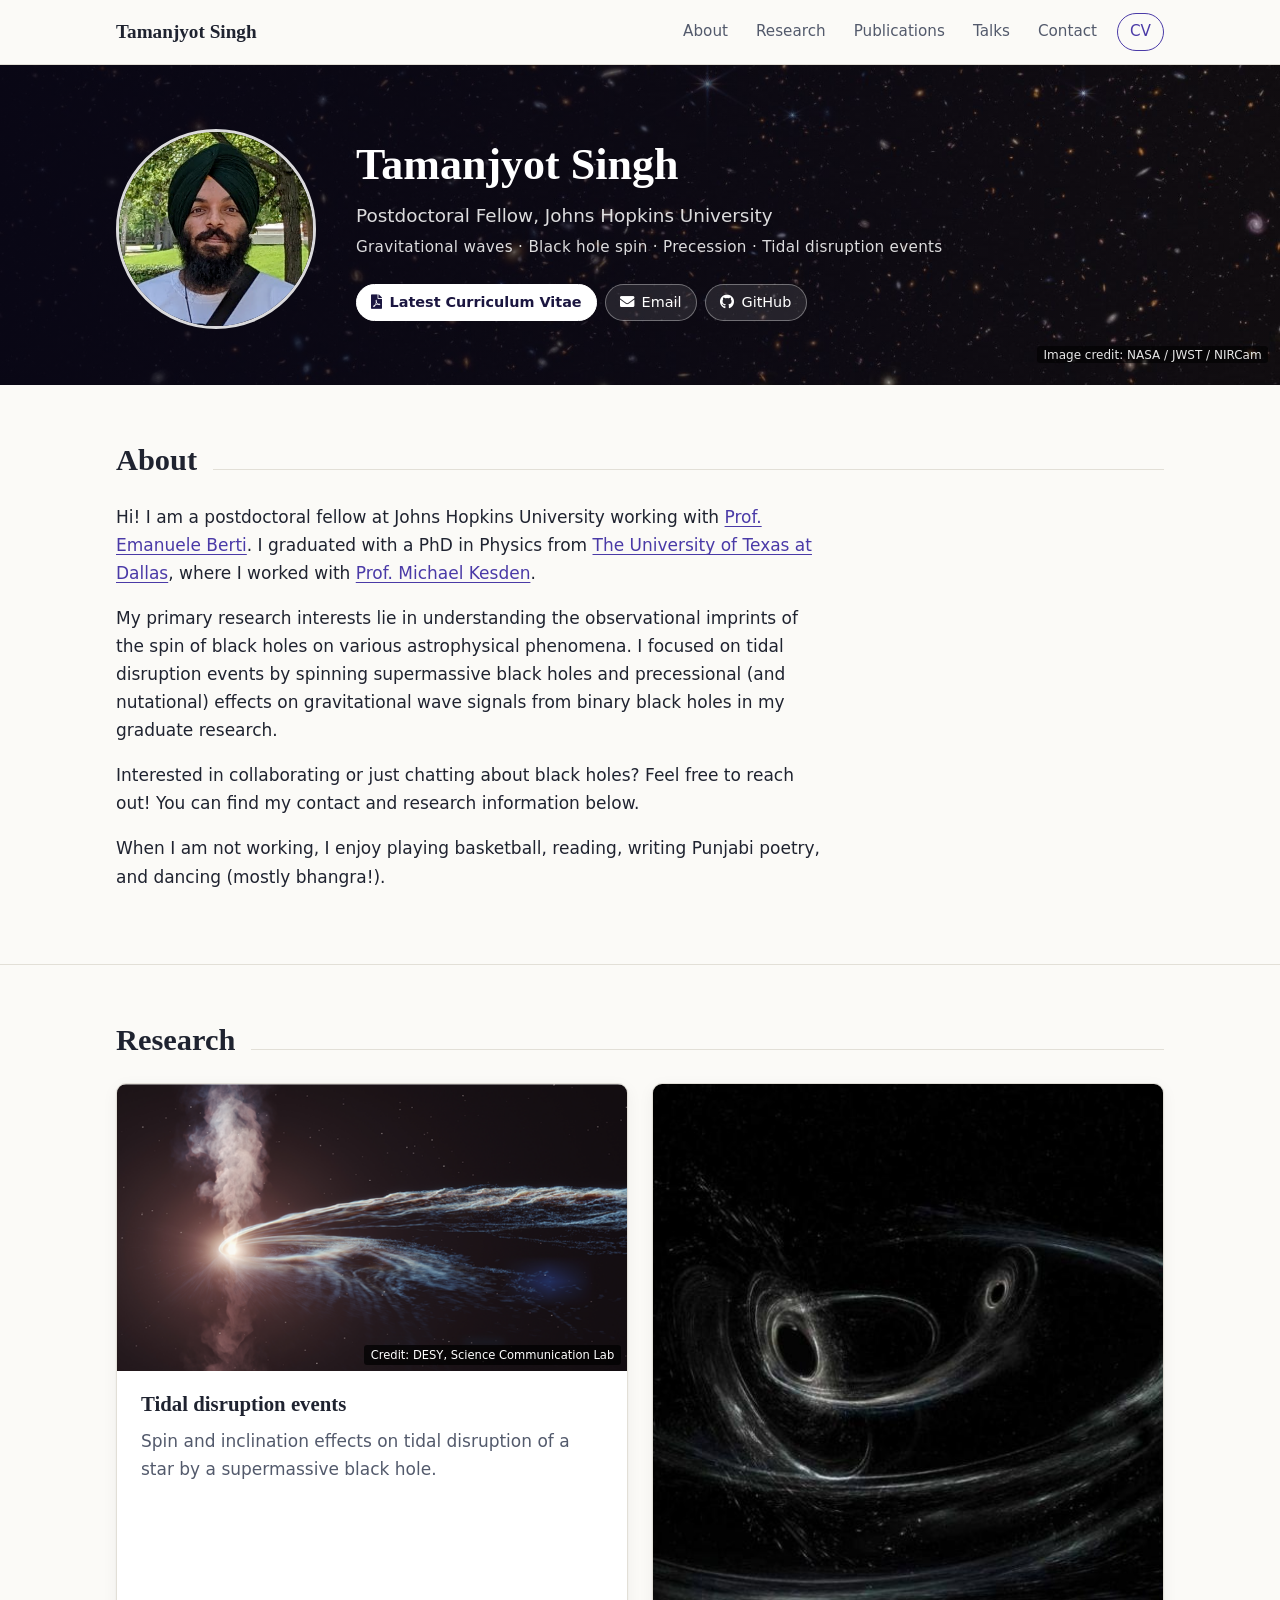
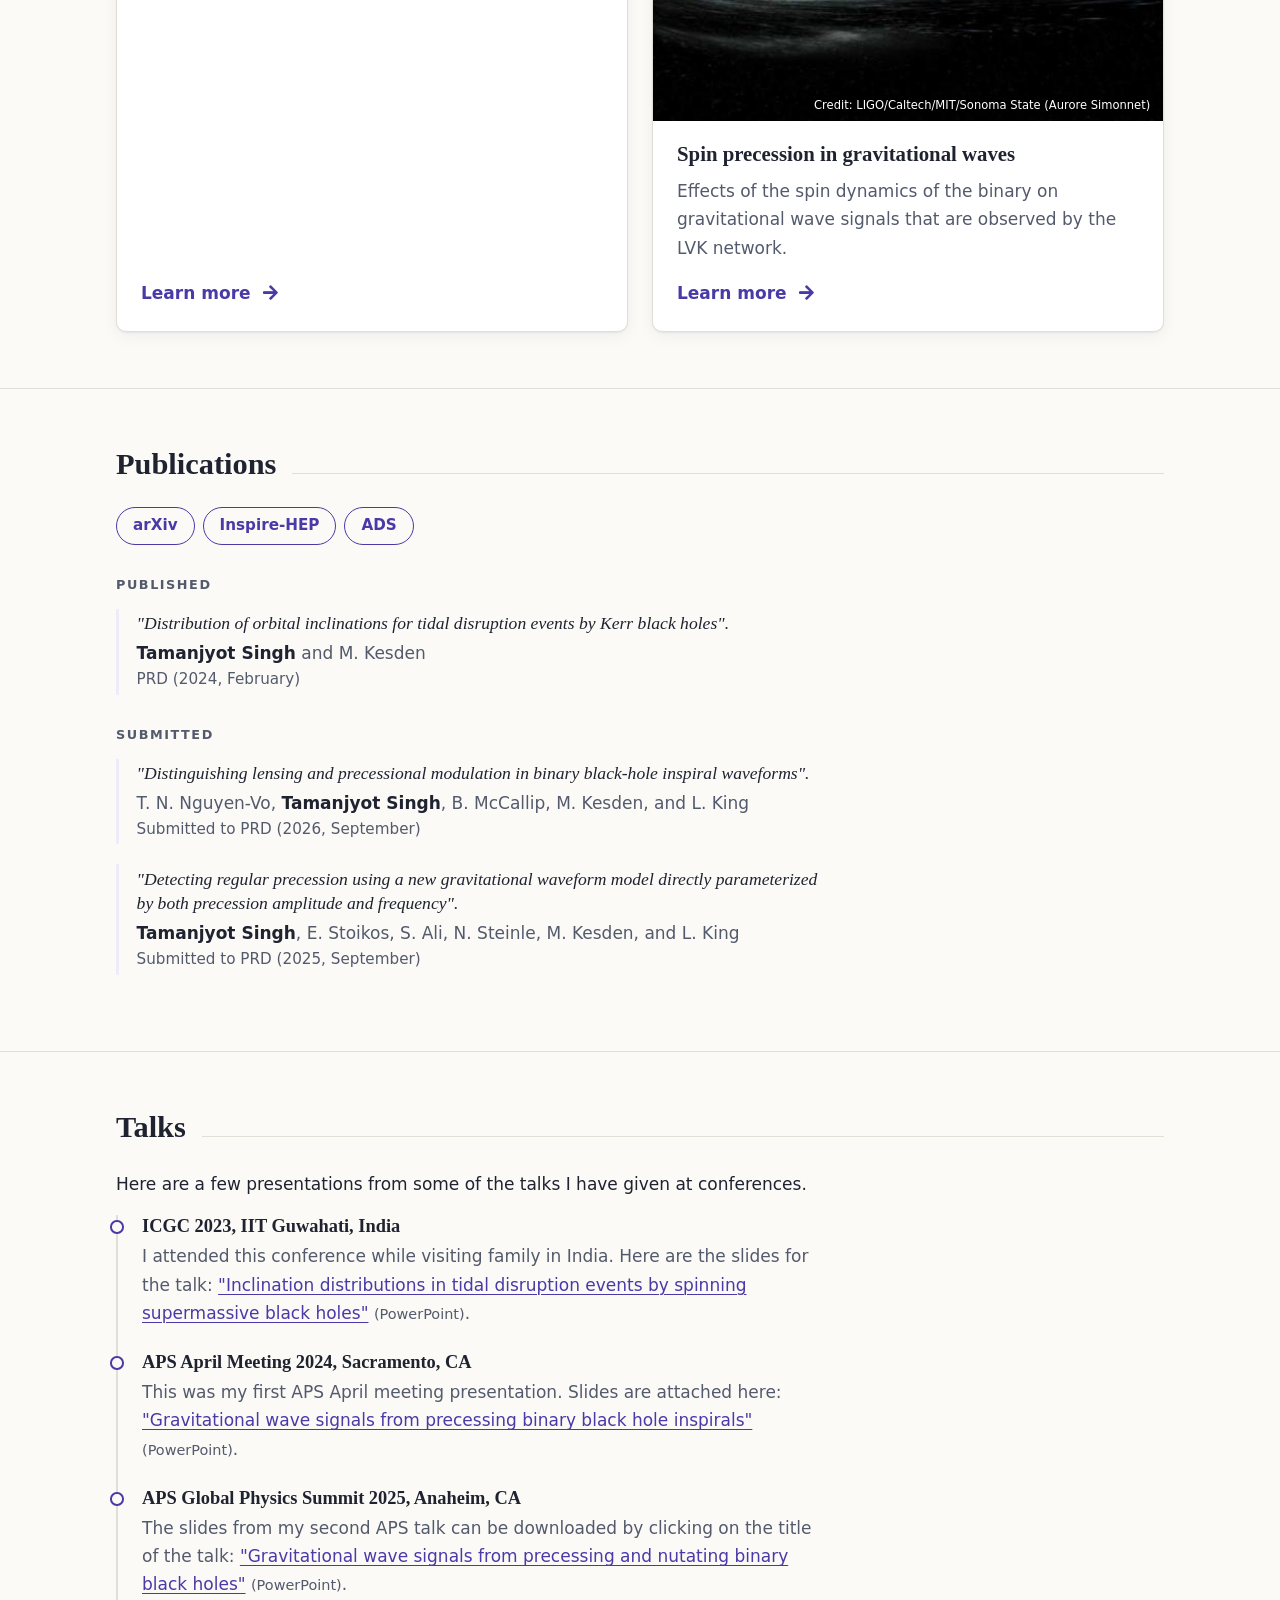
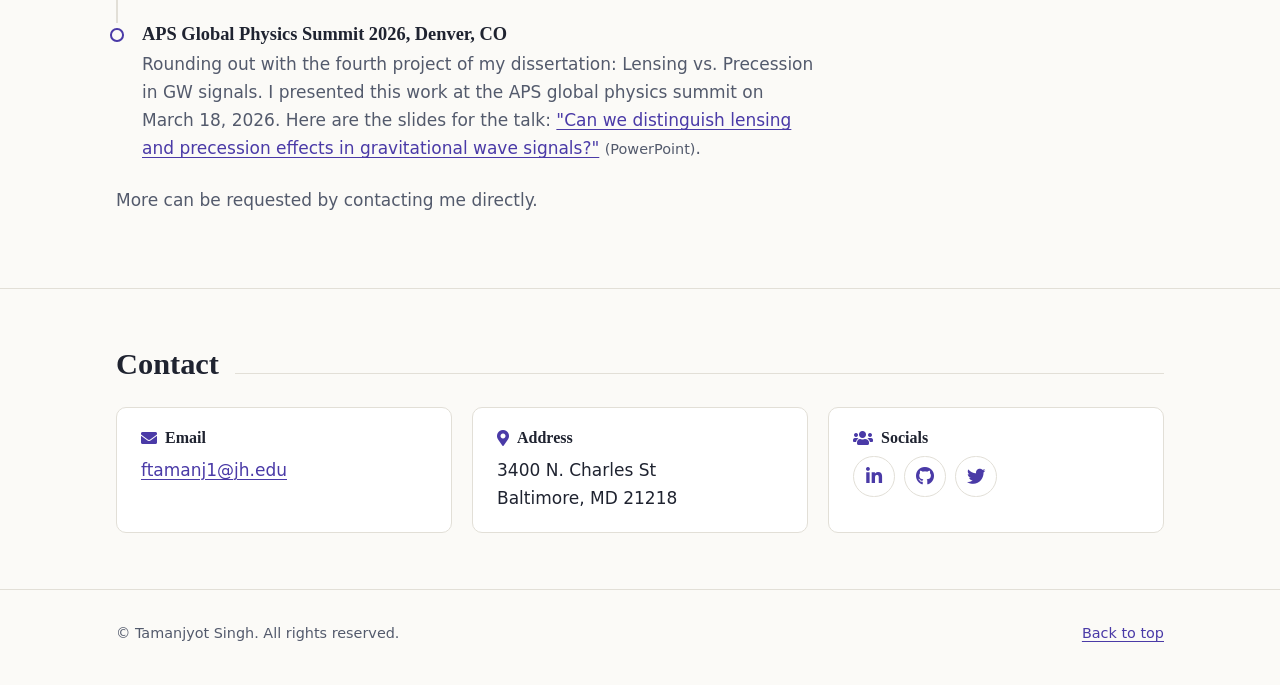
==== redesign/index.html @ 4f677b2c "Add redesign option under /redesign/ Light academic layout with automatic dark mode, profile banner," ====
<!DOCTYPE html>
<html lang="en">
	<head>
		<meta charset="utf-8" />
		<meta name="viewport" content="width=device-width, initial-scale=1" />
		<!-- Redesign preview: remove noindex if these pages replace the root pages. -->
		<meta name="robots" content="noindex" />
		<title>Tamanjyot Singh</title>
		<meta name="keywords" content="Tamanjyot Singh, astrophysics, gravitational waves, black holes, precession, tidal disruption events, TDEs, CV, talks, contact" />
		<link rel="icon" href="../images/logos/jwst_hourglass_icon-64.png" type="image/png" sizes="64x64" />
		<link rel="apple-touch-icon" href="../images/logos/jwst_hourglass_icon-180.png" />
		<link rel="stylesheet" href="../assets/css/fontawesome-all.min.css" />
		<link rel="stylesheet" href="../assets/css/redesign.css" />
	</head>
	<body>

		<a href="#content" class="skip-link">Skip to content</a>

		<header class="site-header">
			<div class="container">
				<a href="index.html" class="site-title">Tamanjyot Singh</a>
				<nav class="site-nav" aria-label="Main">
					<ul>
						<li><a href="#intro">About</a></li>
						<li><a href="#one">Research</a></li>
						<li><a href="#two">Publications</a></li>
						<li><a href="#three">Talks</a></li>
						<li><a href="#four">Contact</a></li>
						<li><a href="../doc/taman_CV.pdf" class="nav-cv">CV</a></li>
					</ul>
				</nav>
			</div>
		</header>

		<main id="content">

			<!-- Profile -->
			<section class="hero" aria-label="Profile">
				<div class="container hero-grid">
					<img class="hero-photo" src="../images/profile/Profile_pic_1_OU.png" alt="Photo of Tamanjyot Singh" width="200" height="200" />
					<div>
						<h1>Tamanjyot Singh</h1>
						<p class="hero-role">Postdoctoral Fellow, Johns Hopkins University</p>
						<p class="hero-topics">Gravitational waves &middot; Black hole spin &middot; Precession &middot; Tidal disruption events</p>
						<ul class="hero-links">
							<li><a href="../doc/taman_CV.pdf" class="primary"><i class="fas fa-file-pdf" aria-hidden="true"></i> Latest Curriculum Vitae</a></li>
							<li><a href="mailto:ftamanj1@jh.edu"><i class="fas fa-envelope" aria-hidden="true"></i> Email</a></li>
							<li><a href="https://github.com/singhtaman/"><i class="fab fa-github" aria-hidden="true"></i> GitHub</a></li>
						</ul>
					</div>
				</div>
				<p class="hero-credit"><a href="https://science.nasa.gov/asset/webb/jwst-advanced-deep-extragalactic-survey-nircam-image/" target="_blank" rel="noopener">Image credit: NASA / JWST / NIRCam</a></p>
			</section>

			<!-- About -->
			<section id="intro" class="section" aria-labelledby="about-heading">
				<div class="container">
					<h2 id="about-heading" class="section-title">About</h2>
					<div class="prose">
						<p>Hi! I am a postdoctoral fellow at Johns Hopkins University working with <a href="https://physics-astronomy.jhu.edu/directory/emanuele-berti/">Prof. Emanuele Berti</a>. I graduated with a PhD in Physics from <a href="https://physics.utdallas.edu/">The University of Texas at Dallas</a>, where I worked with <a href="https://profiles.utdallas.edu/kesden">Prof. Michael Kesden</a>.</p>
						<p>My primary research interests lie in understanding the observational imprints of the spin of black holes on various astrophysical phenomena. I focused on tidal disruption events by spinning supermassive black holes and precessional (and nutational) effects on gravitational wave signals from binary black holes in my graduate research.</p>
						<p>Interested in collaborating or just chatting about black holes? Feel free to reach out! You can find my contact and research information below.</p>
						<p>When I am not working, I enjoy playing basketball, reading, writing Punjabi poetry, and dancing (mostly bhangra!).</p>
					</div>
				</div>
			</section>

			<!-- Research -->
			<section id="one" class="section" aria-labelledby="research-heading">
				<div class="container">
					<h2 id="research-heading" class="section-title">Research</h2>
					<div class="cards">
						<article class="card">
							<figure class="card-media">
								<img src="../images/TDEs/TDE_illus2.png" alt="Illustration of a star being tidally disrupted by a supermassive black hole" style="object-position: top center;" loading="lazy" />
								<figcaption class="credit">Credit: DESY, Science Communication Lab</figcaption>
							</figure>
							<div class="card-body">
								<h3>Tidal disruption events</h3>
								<p>Spin and inclination effects on tidal disruption of a star by a supermassive black hole.</p>
								<a href="TDE_inc.html" class="more-link">Learn more<span class="visually-hidden"> about tidal disruption events</span> <i class="fas fa-arrow-right" aria-hidden="true"></i></a>
							</div>
						</article>
						<article class="card">
							<figure class="card-media">
								<img src="../images/BBHs/BBH_Dance_1.jpg" alt="Illustration of two black holes orbiting each other" style="object-position: center center;" loading="lazy" />
								<figcaption class="credit">Credit: LIGO/Caltech/MIT/Sonoma State (Aurore Simonnet)</figcaption>
							</figure>
							<div class="card-body">
								<h3>Spin precession in gravitational waves</h3>
								<p>Effects of the spin dynamics of the binary on gravitational wave signals that are observed by the LVK network.</p>
								<a href="Precession_GWs.html" class="more-link">Learn more<span class="visually-hidden"> about spin precession in gravitational waves</span> <i class="fas fa-arrow-right" aria-hidden="true"></i></a>
							</div>
						</article>
					</div>
				</div>
			</section>

			<!-- Publications and CV -->
			<section id="two" class="section" aria-labelledby="publications-heading">
				<div class="container">
					<h2 id="publications-heading" class="section-title">Publications</h2>

					<ul class="pub-links" aria-label="Publication lists">
						<li><a href="https://arxiv.org/search/gr-qc?query=Singh%2C+Tamanjyot&amp;searchtype=author&amp;abstracts=hide&amp;order=-announced_date_first&amp;size=50">arXiv</a></li>
						<li><a href="https://inspirehep.net/authors/2967332">Inspire-HEP</a></li>
						<li><a href="https://ui.adsabs.harvard.edu/public-libraries/3-h9-DlcQDiNOspCrDKolg">ADS</a></li>
					</ul>

					<div class="prose">
						<h3 class="subhead">Published</h3>
						<ol class="pub-list">
							<li>
								<p class="pub-title"><a href="https://journals.aps.org/prd/abstract/10.1103/PhysRevD.109.043016" target="_blank" rel="noopener">"Distribution of orbital inclinations for tidal disruption events by Kerr black holes"</a>.</p>
								<p class="pub-authors"><b>Tamanjyot Singh</b> and M. Kesden</p>
								<p class="pub-venue">PRD (2024, February)</p>
							</li>
						</ol>

						<h3 class="subhead">Submitted</h3>
						<ol class="pub-list">
							<li>
								<p class="pub-title"><a href="https://arxiv.org/abs/2609.06347" target="_blank" rel="noopener">"Distinguishing lensing and precessional modulation in binary black-hole inspiral waveforms"</a>.</p>
								<p class="pub-authors">T. N. Nguyen-Vo, <b>Tamanjyot Singh</b>, B. McCallip, M. Kesden, and L. King</p>
								<p class="pub-venue">Submitted to PRD (2026, September)</p>
							</li>
							<li>
								<p class="pub-title"><a href="https://arxiv.org/abs/2509.10628" target="_blank" rel="noopener">"Detecting regular precession using a new gravitational waveform model directly parameterized by both precession amplitude and frequency"</a>.</p>
								<p class="pub-authors"><b>Tamanjyot Singh</b>, E. Stoikos, S. Ali, N. Steinle, M. Kesden, and L. King</p>
								<p class="pub-venue">Submitted to PRD (2025, September)</p>
							</li>
						</ol>
					</div>
				</div>
			</section>

			<!-- Talks -->
			<section id="three" class="section" aria-labelledby="talks-heading">
				<div class="container">
					<h2 id="talks-heading" class="section-title">Talks</h2>
					<div class="prose">
						<p>Here are a few presentations from some of the talks I have given at conferences.</p>
						<ol class="talk-list">
							<li>
								<h3>ICGC 2023, IIT Guwahati, India</h3>
								<p>I attended this conference while visiting family in India. Here are the slides for the talk: <a href="../presentations/TDEs%20ICGC%202023.pptx">"Inclination distributions in tidal disruption events by spinning supermassive black holes"</a> <span class="file-type">(PowerPoint)</span>.</p>
							</li>
							<li>
								<h3>APS April Meeting 2024, Sacramento, CA</h3>
								<p>This was my first APS April meeting presentation. Slides are attached here: <a href="../presentations/Precession%20in%20GWs-APS.pptx">"Gravitational wave signals from precessing binary black hole inspirals"</a> <span class="file-type">(PowerPoint)</span>.</p>
							</li>
							<li>
								<h3>APS Global Physics Summit 2025, Anaheim, CA</h3>
								<p>The slides from my second APS talk can be downloaded by clicking on the title of the talk: <a href="../presentations/APS_GP_Spring25.pptx">"Gravitational wave signals from precessing and nutating binary black holes"</a> <span class="file-type">(PowerPoint)</span>.</p>
							</li>
							<li>
								<h3>APS Global Physics Summit 2026, Denver, CO</h3>
								<p>Rounding out with the fourth project of my dissertation: Lensing vs. Precession in GW signals. I presented this work at the APS global physics summit on March 18, 2026. Here are the slides for the talk: <a href="../presentations/APS_GPS_LvP_taman.pptx">"Can we distinguish lensing and precession effects in gravitational wave signals?"</a> <span class="file-type">(PowerPoint)</span>.</p>
							</li>
						</ol>
						<p class="lead-note">More can be requested by contacting me directly.</p>
					</div>
				</div>
			</section>

			<!-- Contact -->
			<section id="four" class="section" aria-labelledby="contact-heading">
				<div class="container">
					<h2 id="contact-heading" class="section-title">Contact</h2>
					<ul class="contact-grid">
						<li>
							<h3><i class="fas fa-envelope" aria-hidden="true"></i> Email</h3>
							<a href="mailto:ftamanj1@jh.edu">ftamanj1@jh.edu</a>
						</li>
						<li>
							<h3><i class="fas fa-map-marker-alt" aria-hidden="true"></i> Address</h3>
							<address>3400 N. Charles St<br />
							Baltimore, MD 21218</address>
						</li>
						<li>
							<h3><i class="fas fa-users" aria-hidden="true"></i> Socials</h3>
							<ul class="social-list">
								<li><a href="https://www.linkedin.com/in/tamanjyot/" aria-label="LinkedIn" title="LinkedIn"><i class="fab fa-linkedin-in" aria-hidden="true"></i></a></li>
								<li><a href="https://github.com/singhtaman/" aria-label="GitHub" title="GitHub"><i class="fab fa-github" aria-hidden="true"></i></a></li>
								<li><a href="https://x.com/taman_astro" aria-label="Twitter" title="Twitter"><i class="fab fa-twitter" aria-hidden="true"></i></a></li>
							</ul>
						</li>
					</ul>
				</div>
			</section>

		</main>

		<footer class="site-footer">
			<div class="container">
				<p>&copy; Tamanjyot Singh. All rights reserved.</p>
				<p><a href="#content">Back to top</a></p>
			</div>
		</footer>

	</body>
</html>
---- assets/css/redesign.css ----
/*
	Redesign option: a light, typographic academic layout with an automatic
	dark mode. Standalone (does not use main.css or the template JS).
	Icons come from the bundled fontawesome-all.min.css.
*/

/* Tokens */

:root {
	--bg: #fbfaf7;
	--surface: #ffffff;
	--text: #1f2330;
	--muted: #535a6c;
	--border: #e2dfd7;
	--accent: #4a3aa7;
	--accent-strong: #33277a;
	--accent-soft: #eeebfa;
	--hero-text: #ffffff;
	--hero-muted: rgba(255, 255, 255, 0.86);
	--focus: #4a3aa7;
	--shadow: 0 1px 2px rgba(20, 16, 40, 0.06), 0 4px 16px rgba(20, 16, 40, 0.05);

	--font-body: system-ui, -apple-system, "Segoe UI", Roboto, "Helvetica Neue", Arial, sans-serif;
	--font-heading: "Iowan Old Style", "Palatino Linotype", Palatino, "Book Antiqua", Georgia, serif;

	--content: 68rem;
	--prose: 44rem;
	--header-h: 4rem;

	color-scheme: light dark;
}

@media (prefers-color-scheme: dark) {
	:root {
		--bg: #0f0d1e;
		--surface: #18152c;
		--text: #e9e7f2;
		--muted: #b4b0c8;
		--border: #2d2948;
		--accent: #b0a4ff;
		--accent-strong: #d3cbff;
		--accent-soft: #241f42;
		--focus: #67edf0;
		--shadow: 0 1px 2px rgba(0, 0, 0, 0.4), 0 4px 16px rgba(0, 0, 0, 0.3);
	}
}

/* Base */

*, *::before, *::after {
	box-sizing: border-box;
}

html {
	-webkit-text-size-adjust: 100%;
	scroll-padding-top: calc(var(--header-h) + 1rem);
}

@media (prefers-reduced-motion: no-preference) {
	html {
		scroll-behavior: smooth;
	}
}

body {
	background: var(--bg);
	color: var(--text);
	font-family: var(--font-body);
	font-size: 1.0625rem;
	line-height: 1.65;
	margin: 0;
}

h1, h2, h3 {
	font-family: var(--font-heading);
	font-weight: 600;
	line-height: 1.25;
	margin: 0 0 0.5em;
}

h1 { font-size: clamp(2rem, 5vw, 2.75rem); }
h2 { font-size: clamp(1.5rem, 3.5vw, 1.9rem); }
h3 { font-size: 1.15rem; }

p {
	margin: 0 0 1em;
}

a {
	color: var(--accent);
	text-decoration-thickness: 1px;
	text-underline-offset: 0.18em;
}

	a:hover {
		color: var(--accent-strong);
		text-decoration-thickness: 2px;
	}

:focus-visible {
	border-radius: 2px;
	outline: 3px solid var(--focus);
	outline-offset: 3px;
}

img {
	height: auto;
	max-width: 100%;
}

b, strong {
	font-weight: 700;
}

.visually-hidden {
	border: 0;
	clip: rect(0 0 0 0);
	height: 1px;
	margin: -1px;
	overflow: hidden;
	padding: 0;
	position: absolute;
	white-space: nowrap;
	width: 1px;
}

.skip-link {
	background: var(--surface);
	color: var(--text);
	font-weight: 700;
	left: 1rem;
	padding: 0.5rem 1rem;
	position: absolute;
	top: -10rem;
	z-index: 100;
}

	.skip-link:focus {
		top: 1rem;
	}

.container {
	margin: 0 auto;
	max-width: var(--content);
	padding: 0 1.25rem;
}

.prose {
	max-width: var(--prose);
}

/* Header */

.site-header {
	background: color-mix(in srgb, var(--bg) 92%, transparent);
	-webkit-backdrop-filter: blur(8px);
	backdrop-filter: blur(8px);
	border-bottom: 1px solid var(--border);
	position: sticky;
	top: 0;
	z-index: 50;
}

	.site-header .container {
		align-items: center;
		display: flex;
		flex-wrap: wrap;
		gap: 0.25rem 1.5rem;
		min-height: var(--header-h);
	}

	.site-title {
		color: var(--text);
		font-family: var(--font-heading);
		font-size: 1.2rem;
		font-weight: 600;
		text-decoration: none;
	}

		.site-title:hover {
			color: var(--accent);
		}

	.site-nav {
		margin-left: auto;
	}

		.site-nav ul {
			align-items: center;
			display: flex;
			gap: 0.25rem;
			list-style: none;
			margin: 0;
			padding: 0;
		}

		.site-nav a {
			border-radius: 999px;
			color: var(--muted);
			display: block;
			font-size: 0.95rem;
			padding: 0.35rem 0.75rem;
			text-decoration: none;
			white-space: nowrap;
		}

			.site-nav a:hover,
			.site-nav a[aria-current="page"] {
				background: var(--accent-soft);
				color: var(--text);
			}

			.site-nav a.nav-cv {
				border: 1px solid var(--accent);
				color: var(--accent);
				margin-left: 0.25rem;
			}

				.site-nav a.nav-cv:hover {
					background: var(--accent);
					color: var(--surface);
				}

	@media (max-width: 760px) {

		.site-header .container {
			padding-bottom: 0.4rem;
			padding-top: 0.6rem;
		}

		.site-nav {
			margin: 0 0 0 -0.6rem;
			width: 100%;
		}

			.site-nav ul {
				flex-wrap: wrap;
				gap: 0.1rem 0.1rem;
			}

			.site-nav a {
				font-size: 0.92rem;
				padding: 0.3rem 0.6rem;
			}

	}

/* Profile hero */

.hero {
	background-color: #0b0a1a;
	background-image:
		linear-gradient(90deg, rgba(8, 6, 22, 0.88) 0%, rgba(8, 6, 22, 0.6) 50%, rgba(8, 6, 22, 0.15) 100%),
		url("images/JWST_deepspace_earlyuniv.jpg");
	background-position: center, top right;
	background-size: cover;
	color: var(--hero-text);
	padding: 4rem 0 3.5rem;
	position: relative;
}

	.hero-grid {
		align-items: center;
		display: grid;
		gap: 2.5rem;
		grid-template-columns: auto 1fr;
	}

	.hero-photo {
		border: 3px solid rgba(255, 255, 255, 0.85);
		border-radius: 50%;
		display: block;
		height: 200px;
		object-fit: cover;
		width: 200px;
	}

	.hero h1 {
		color: var(--hero-text);
		margin-bottom: 0.2em;
	}

	.hero-role {
		color: var(--hero-muted);
		font-size: 1.15rem;
		margin-bottom: 0.25rem;
	}

	.hero-topics {
		color: var(--hero-muted);
		font-size: 0.95rem;
		letter-spacing: 0.02em;
		margin-bottom: 1.5rem;
	}

	.hero-links {
		display: flex;
		flex-wrap: wrap;
		gap: 0.5rem;
		list-style: none;
		margin: 0;
		padding: 0;
	}

		.hero-links a {
			align-items: center;
			background: rgba(255, 255, 255, 0.1);
			border: 1px solid rgba(255, 255, 255, 0.35);
			border-radius: 999px;
			color: var(--hero-text);
			display: inline-flex;
			font-size: 0.9rem;
			gap: 0.45rem;
			padding: 0.35rem 0.9rem;
			text-decoration: none;
		}

			.hero-links a:hover {
				background: rgba(255, 255, 255, 0.22);
				color: var(--hero-text);
			}

			.hero-links a.primary {
				background: #ffffff;
				border-color: #ffffff;
				color: #1b1640;
				font-weight: 600;
			}

	.hero :focus-visible {
		outline-color: #67edf0;
	}

	.hero-credit {
		bottom: 0.5rem;
		font-size: 0.75rem;
		position: absolute;
		right: 0.75rem;
	}

		.hero-credit a {
			background: rgba(0, 0, 0, 0.6);
			border-radius: 3px;
			color: rgba(255, 255, 255, 0.9);
			padding: 0.1rem 0.4rem;
			text-decoration: none;
		}

	@media (max-width: 640px) {

		.hero {
			padding: 2.5rem 0 3rem;
			text-align: center;
		}

			.hero-grid {
				gap: 1.25rem;
				grid-template-columns: 1fr;
				justify-items: center;
			}

			.hero-photo {
				height: 140px;
				width: 140px;
			}

			.hero-links {
				justify-content: center;
			}

	}

/* Sections */

.section {
	padding: 3.5rem 0;
}

	.section + .section {
		border-top: 1px solid var(--border);
	}

	.section-title {
		align-items: baseline;
		display: flex;
		gap: 1rem;
		margin-bottom: 1.5rem;
	}

		.section-title::after {
			background: var(--border);
			content: "";
			flex: 1;
			height: 1px;
		}

	.subhead {
		color: var(--muted);
		font-family: var(--font-body);
		font-size: 0.8rem;
		font-weight: 700;
		letter-spacing: 0.12em;
		margin: 2rem 0 1rem;
		text-transform: uppercase;
	}

	.lead-note {
		color: var(--muted);
	}

/* Research cards */

.cards {
	display: grid;
	gap: 1.5rem;
	grid-template-columns: repeat(auto-fit, minmax(min(100%, 20rem), 1fr));
}

.card {
	background: var(--surface);
	border: 1px solid var(--border);
	border-radius: 10px;
	box-shadow: var(--shadow);
	display: flex;
	flex-direction: column;
	overflow: hidden;
}

	.card-media {
		aspect-ratio: 16 / 9;
		margin: 0;
		position: relative;
	}

		.card-media img {
			display: block;
			height: 100%;
			object-fit: cover;
			width: 100%;
		}

	.card-body {
		display: flex;
		flex: 1;
		flex-direction: column;
		padding: 1.25rem 1.5rem 1.5rem;
	}

		.card-body h3 {
			font-size: 1.3rem;
		}

		.card-body p {
			color: var(--muted);
			flex: 1;
		}

	.more-link {
		align-items: center;
		display: inline-flex;
		font-weight: 600;
		gap: 0.4rem;
		text-decoration: none;
	}

		.more-link:hover {
			text-decoration: underline;
		}

.credit {
	background: rgba(0, 0, 0, 0.72);
	border-radius: 3px;
	bottom: 0.4rem;
	color: #ffffff;
	font-size: 0.72rem;
	line-height: 1.4;
	padding: 0.1rem 0.4rem;
	position: absolute;
	right: 0.4rem;
}

/* Publications */

.pub-list {
	counter-reset: pub;
	list-style: none;
	margin: 0;
	padding: 0;
}

	.pub-list > li {
		border-left: 3px solid var(--accent-soft);
		margin: 0 0 1.25rem;
		padding: 0.15rem 0 0.15rem 1.1rem;
	}

		.pub-list > li:hover {
			border-left-color: var(--accent);
		}

	.pub-list p {
		margin: 0;
	}

	.pub-title {
		font-family: var(--font-heading);
		font-size: 1.1rem;
		font-style: italic;
		line-height: 1.4;
		margin-bottom: 0.2rem !important;
	}

		.pub-title a {
			color: var(--text);
			text-decoration: none;
		}

			.pub-title a:hover {
				color: var(--accent);
				text-decoration: underline;
			}

	.pub-authors {
		color: var(--muted);
	}

		.pub-authors b {
			color: var(--text);
		}

	.pub-venue {
		color: var(--muted);
		font-size: 0.95rem;
	}

.pub-links {
	display: flex;
	flex-wrap: wrap;
	gap: 0.5rem;
	list-style: none;
	margin: 0 0 2rem;
	padding: 0;
}

	.pub-links a {
		border: 1px solid var(--accent);
		border-radius: 999px;
		color: var(--accent);
		display: inline-block;
		font-size: 0.95rem;
		font-weight: 600;
		padding: 0.35rem 1rem;
		text-decoration: none;
	}

		.pub-links a:hover {
			background: var(--accent);
			color: var(--surface);
		}

.button {
	align-items: center;
	background: var(--accent);
	border-radius: 999px;
	color: var(--surface);
	display: inline-flex;
	font-weight: 600;
	gap: 0.5rem;
	padding: 0.5rem 1.1rem;
	text-decoration: none;
}

	.button:hover {
		background: var(--accent-strong);
		color: var(--surface);
	}

/* Talks */

.talk-list {
	list-style: none;
	margin: 0;
	padding: 0;
}

	.talk-list > li {
		border-left: 2px solid var(--border);
		padding: 0 0 1.5rem 1.5rem;
		position: relative;
	}

		.talk-list > li::before {
			background: var(--bg);
			border: 2px solid var(--accent);
			border-radius: 50%;
			content: "";
			height: 0.85rem;
			left: calc(-0.425rem - 1px);
			position: absolute;
			top: 0.35rem;
			width: 0.85rem;
		}

		.talk-list > li:last-child {
			border-left-color: transparent;
		}

	.talk-list h3 {
		margin-bottom: 0.3rem;
	}

	.talk-list p {
		color: var(--muted);
		margin: 0;
	}

.file-type {
	color: var(--muted);
	font-size: 0.85em;
	white-space: nowrap;
}

/* Contact */

.contact-grid {
	display: grid;
	gap: 1.25rem;
	grid-template-columns: repeat(auto-fit, minmax(min(100%, 14rem), 1fr));
	list-style: none;
	margin: 0;
	padding: 0;
}

	.contact-grid > li {
		background: var(--surface);
		border: 1px solid var(--border);
		border-radius: 10px;
		padding: 1.25rem 1.5rem;
	}

	.contact-grid h3 {
		align-items: center;
		display: flex;
		font-size: 1rem;
		gap: 0.5rem;
	}

		.contact-grid h3 .fas {
			color: var(--accent);
		}

	address {
		font-style: normal;
	}

.social-list {
	display: flex;
	flex-wrap: wrap;
	gap: 0.6rem;
	list-style: none;
	margin: 0;
	padding: 0;
}

	.social-list a {
		align-items: center;
		border: 1px solid var(--border);
		border-radius: 50%;
		color: var(--accent);
		display: inline-flex;
		font-size: 1.15rem;
		height: 2.6rem;
		justify-content: center;
		text-decoration: none;
		width: 2.6rem;
	}

		.social-list a:hover {
			background: var(--accent);
			border-color: var(--accent);
			color: var(--surface);
		}

/* Footer */

.site-footer {
	border-top: 1px solid var(--border);
	color: var(--muted);
	font-size: 0.9rem;
	padding: 2rem 0 2.5rem;
}

	.site-footer .container {
		display: flex;
		flex-wrap: wrap;
		gap: 0.5rem 1.5rem;
		justify-content: space-between;
	}

	.site-footer p {
		margin: 0;
	}

/* Research article pages */

.article {
	padding: 2.5rem 0 3.5rem;
}

	.back-link {
		align-items: center;
		display: inline-flex;
		font-size: 0.95rem;
		gap: 0.4rem;
		margin-bottom: 1.25rem;
		text-decoration: none;
	}

	.article h1 {
		border-bottom: 1px solid var(--border);
		margin-bottom: 1.5rem;
		padding-bottom: 0.5rem;
	}

	.article h2 {
		margin-top: 2.25rem;
	}

	.figure {
		margin: 0 auto 2rem;
		text-align: center;
	}

		.figure img {
			border-radius: 8px;
		}

		.figure figcaption {
			color: var(--muted);
			font-size: 0.9rem;
			line-height: 1.5;
			margin-top: 0.5rem;
		}

		.figure--wide {
			max-width: 46rem;
		}

		.figure--narrow {
			max-width: 30rem;
		}

	/* Plot with a long explanatory caption below it. */
	.figure--plot img {
		background: #ffffff;
		width: 100%;
	}

		.figure--plot figcaption {
			text-align: left;
		}
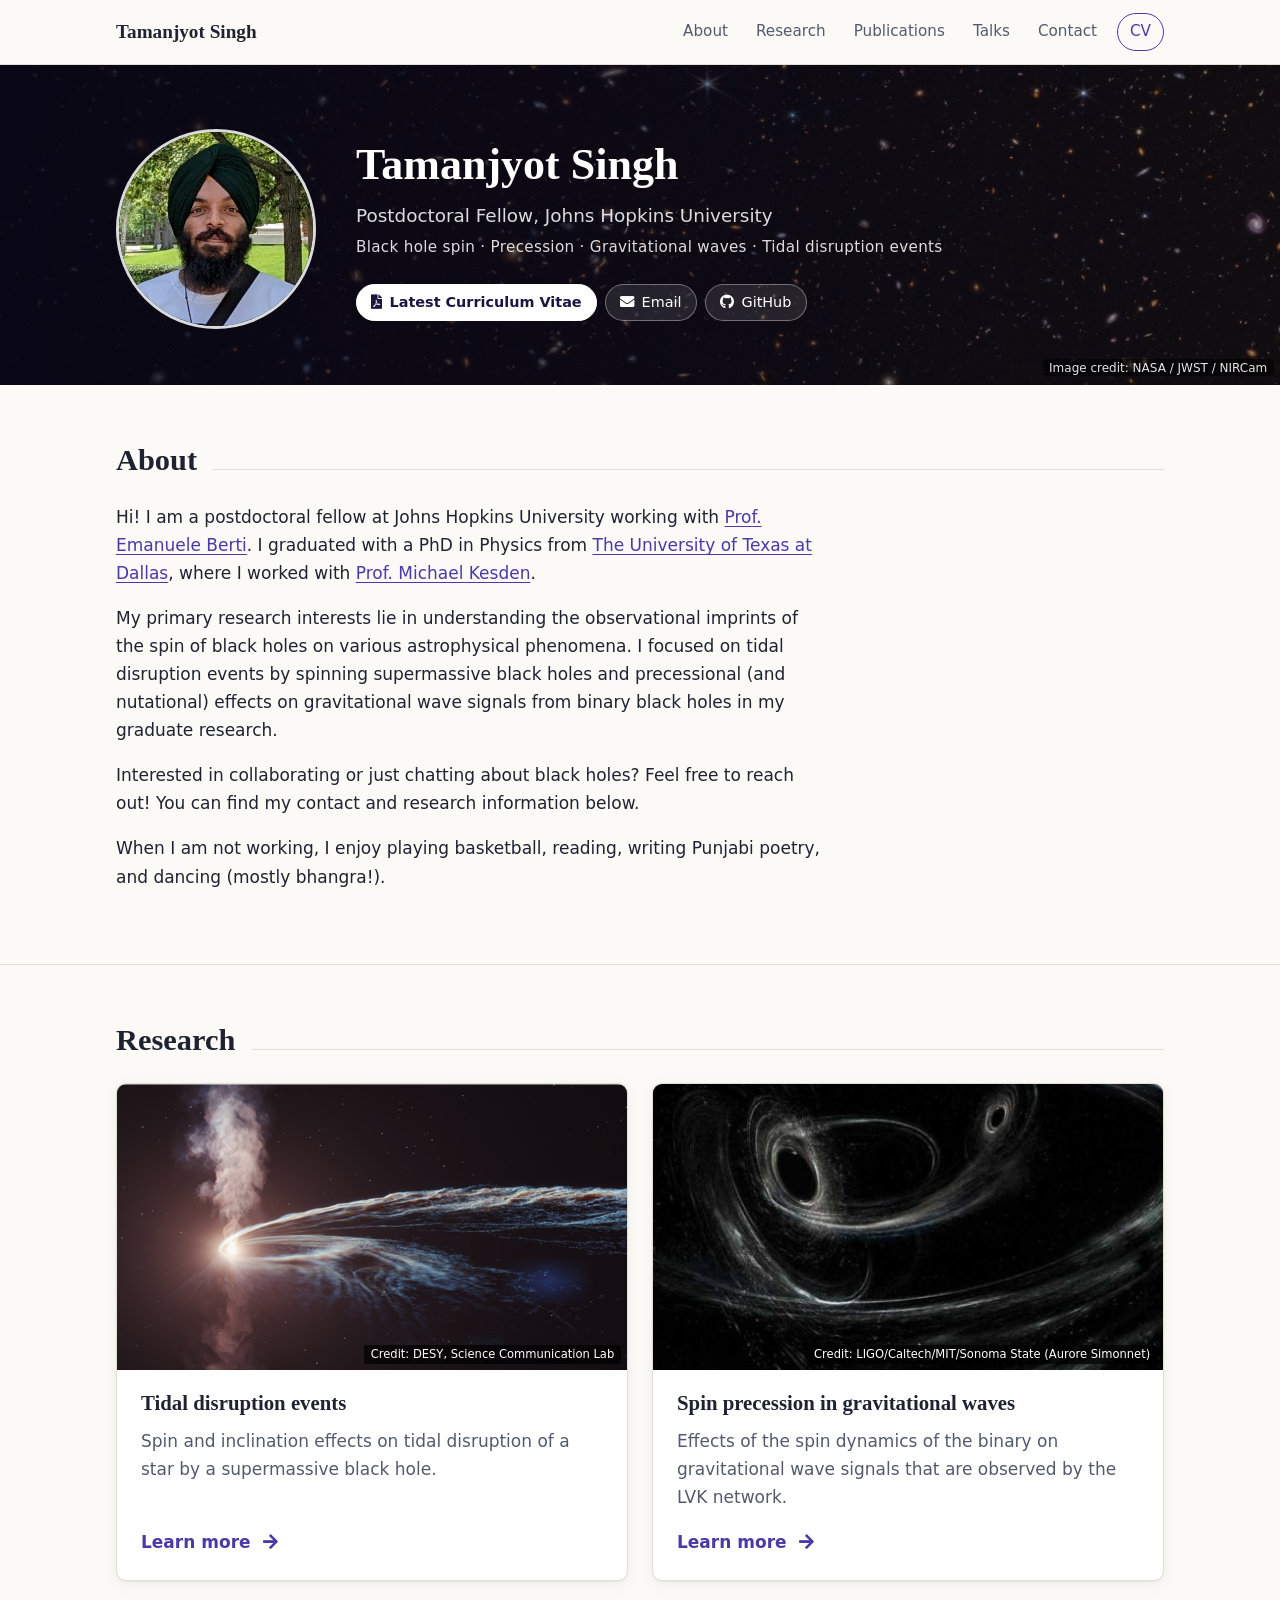
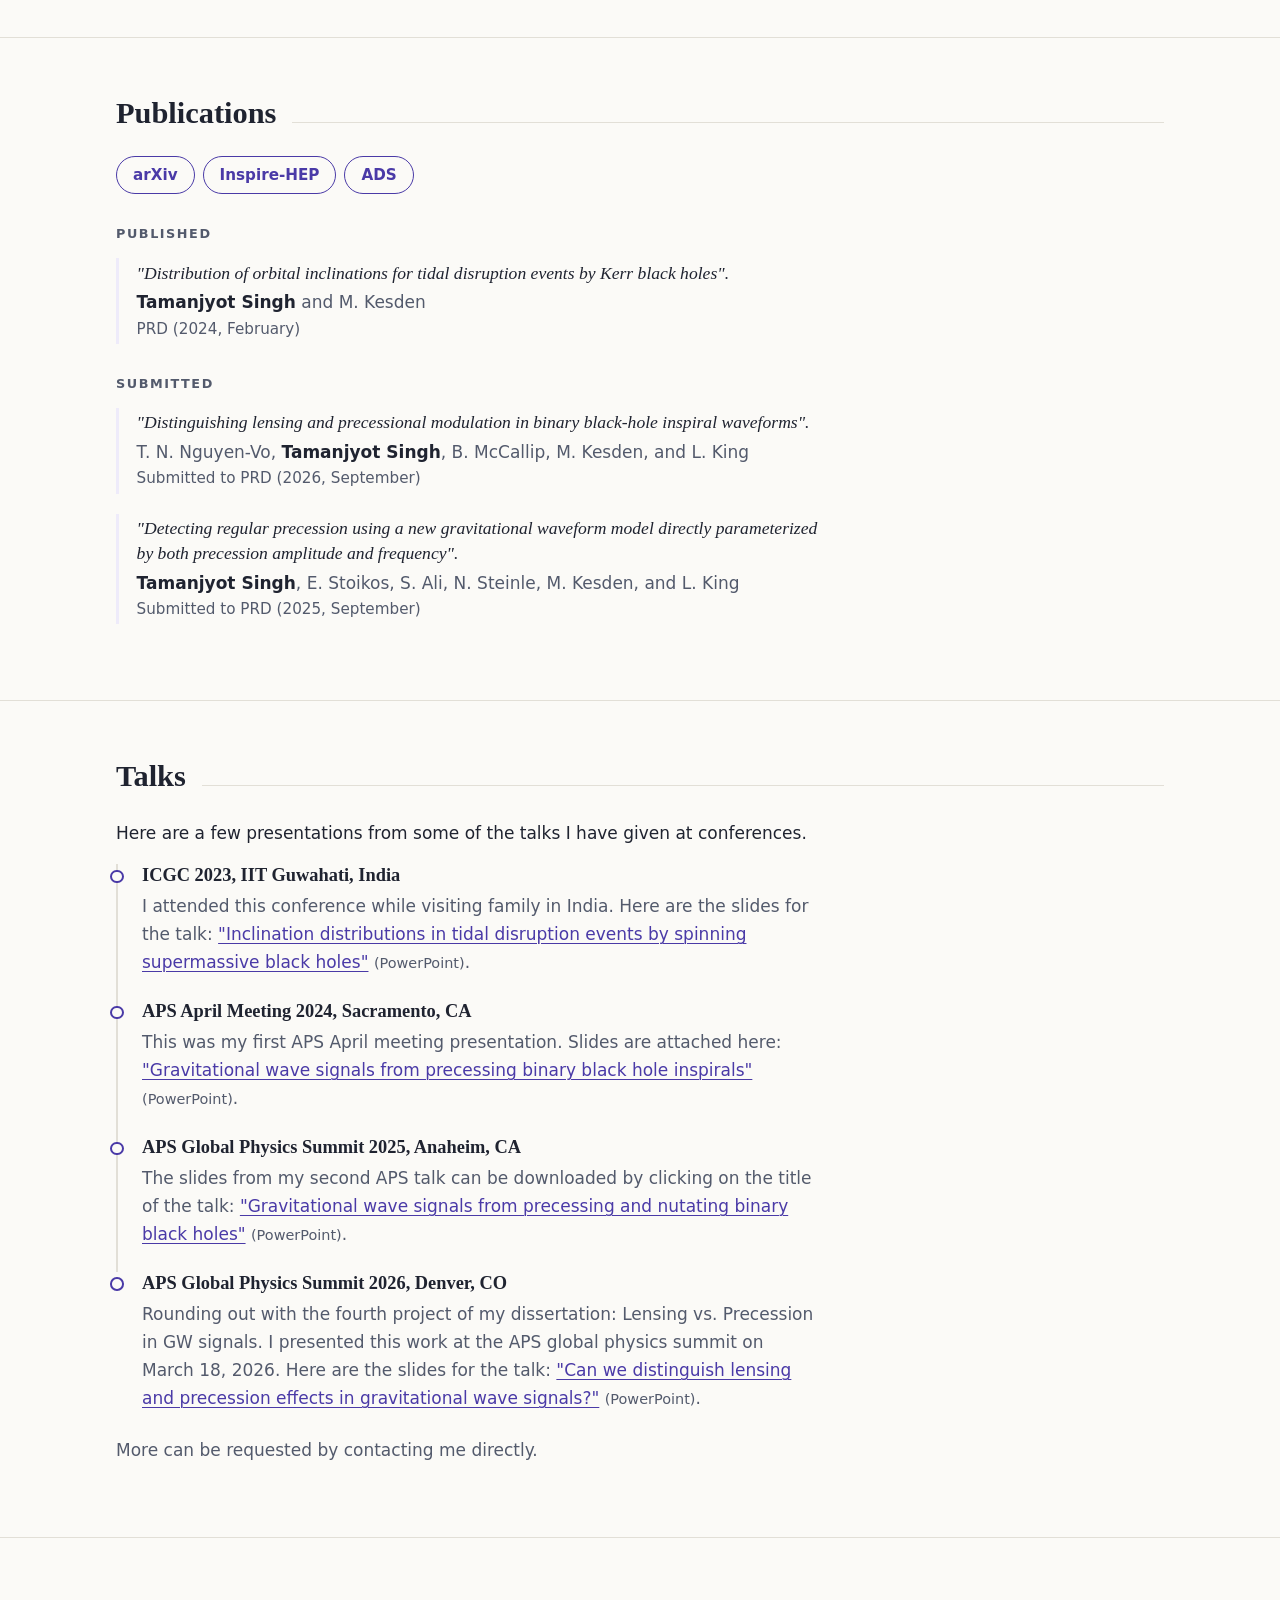
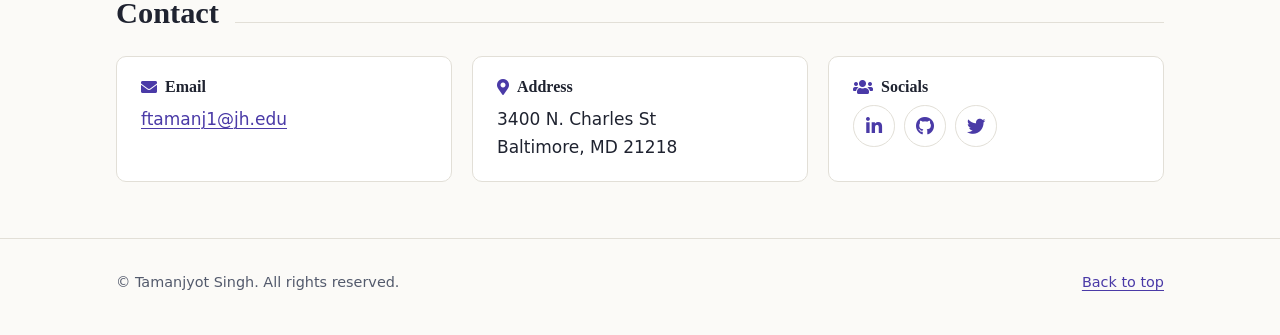
==== commit 67010ce3: "CV update" ====
--- a/redesign/index.html
+++ b/redesign/index.html
@@ -41,7 +41,7 @@
 					<div>
 						<h1>Tamanjyot Singh</h1>
 						<p class="hero-role">Postdoctoral Fellow, Johns Hopkins University</p>
-						<p class="hero-topics">Gravitational waves &middot; Black hole spin &middot; Precession &middot; Tidal disruption events</p>
+						<p class="hero-topics">Black hole spin &middot; Precession &middot; Gravitational waves &middot; Tidal disruption events</p>
 						<ul class="hero-links">
 							<li><a href="../doc/taman_CV.pdf" class="primary"><i class="fas fa-file-pdf" aria-hidden="true"></i> Latest Curriculum Vitae</a></li>
 							<li><a href="mailto:ftamanj1@jh.edu"><i class="fas fa-envelope" aria-hidden="true"></i> Email</a></li>
--- a/assets/css/redesign.css
+++ b/assets/css/redesign.css
@@ -332,10 +332,11 @@
 	}
 
 	.hero-credit {
-		bottom: 0.5rem;
+		bottom: 0.4rem;
 		font-size: 0.75rem;
+		margin: 0;
 		position: absolute;
-		right: 0.75rem;
+		right: 0.4rem;
 	}
 
 		.hero-credit a {
@@ -427,14 +428,15 @@
 }
 
 	.card-media {
-		aspect-ratio: 16 / 9;
 		margin: 0;
 		position: relative;
 	}
 
+		/* Ratio on the img (not the figure) so portrait images can't stretch the box. */
 		.card-media img {
+			aspect-ratio: 16 / 9;
 			display: block;
-			height: 100%;
+			height: auto;
 			object-fit: cover;
 			width: 100%;
 		}
